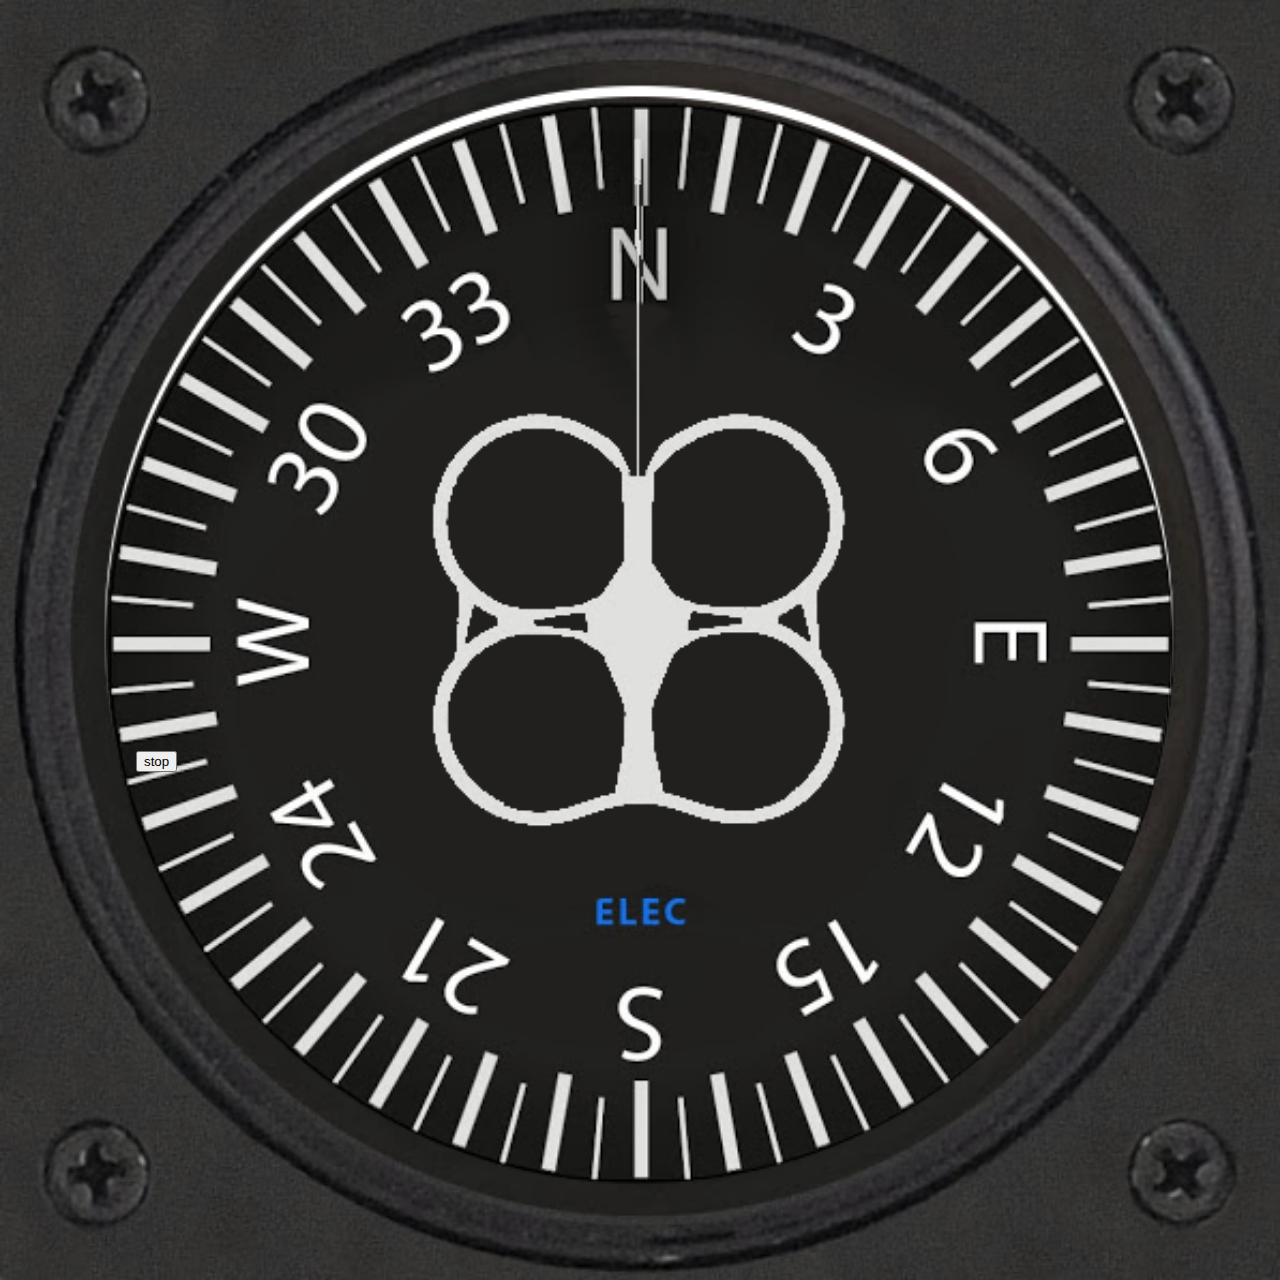
==== gauges/core/app/index.html @ e2d8dda3 "gauges implementation" ====
<!DOCTYPE html>
<html class="ui-mobile-rendering" xmlns="http://www.w3.org/1999/html">
    <head>
        <meta charset="utf-8"/>
        <title></title>

        <meta name="viewport" content="width=device-width, initial-scale=1, user-scalable=no">
        <meta name="apple-mobile-web-app-capable" content="yes" />

        <!-- The Scripts. All the js files and css stylesheets we are going to need -->
        <link type="text/css" rel="stylesheet" href="css/main.css">

        <!-- Keep in mind that the order of the scripts and stylesheets matters -->

        <script type="text/javascript" charset="utf-8" src="lib/fastclick.js"></script>
        <script type="text/javascript" charset="utf-8" src="lib/handlebars.js"></script>
        <script type="text/javascript" charset="utf-8" src="lib/underscore-min.js"></script>
        <script type="text/javascript" charset="utf-8" src="lib/jquery.js"></script>
        <script type="text/javascript" charset="utf-8" src="lib/jquery.json-2.3.min.js"></script>
        <script type="text/javascript" charset="utf-8" src="lib/backbone.js"></script>



        <!-- Platform -->
        <script type="text/javascript" charset="utf-8" src="../config.js"></script>
        <script type="text/javascript" charset="utf-8" src="../cordova.js"></script>

        <script type="text/javascript" charset="utf-8" src="js/language/en/language_en.js"></script>
        <script type="text/javascript" charset="utf-8" src="js/models.js"></script>
        <script type="text/javascript" charset="utf-8" src="js/view.js"></script>
        <script type="text/javascript" charset="utf-8" src="js/main.js"></script>

        <!-- HOME VIEW -->
        <script type="text/x-handlebars-template" id="firstpage">
           <div class="compassWrapper">
               <img class="gaugebg" src="asset/img/compassbg.png" alt="compassbg">
               <img class="compassrotator" src="asset/img/compassrotator.png" alt="compassrotator">
               <img class="centerstatic" src="asset/img/centerstatic.png" alt="centerstatic">

           </div>
           <button class="stop">stop</button>
        </script>



   </head>

    <body>

        <div id="container"></div>
    </body>

</html>
---- gauges/core/app/css/main.css ----
body{
    width: 100%;
}
.compassWrapper{

}
.gaugebg{
    position: absolute;
    top:0;
    left:0;
    width: 100%;
}
.compassrotator{
    position: absolute;
    top:0;
    left:0;
    width: 100%;
}
.compasscenter{
    position: absolute;
    top:0;
    left:0;
    width: 100%;
}
.centerstatic{
    position: absolute;
    top:0;
    left:0;
    width: 100%;
}

.stop{
    position: absolute;
    bottom: 0;
    margin: 10%;
}
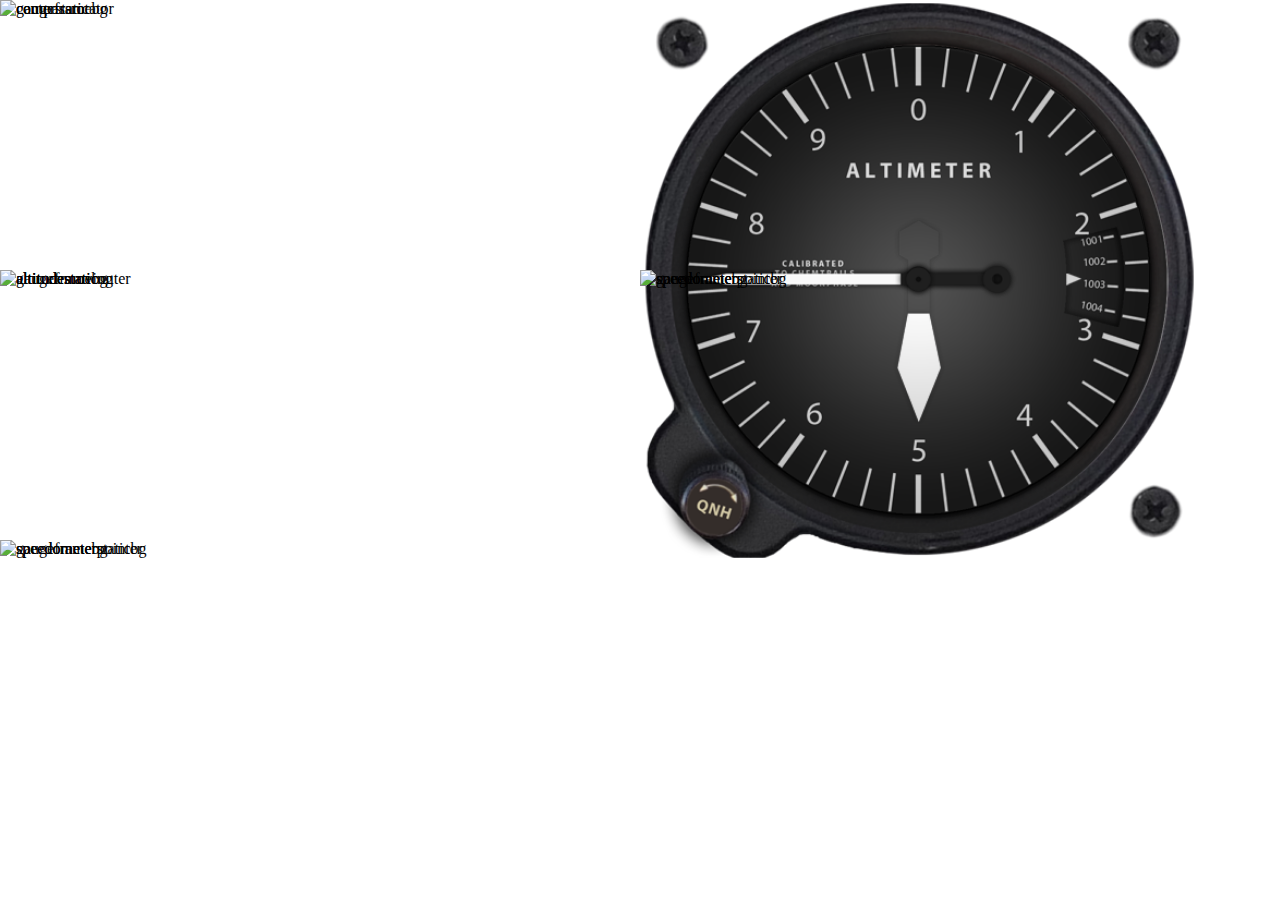
==== commit 7d06fefb: "moar gauges" ====
--- a/gauges/core/app/index.html
+++ b/gauges/core/app/index.html
@@ -32,13 +32,37 @@
 
         <!-- HOME VIEW -->
         <script type="text/x-handlebars-template" id="firstpage">
-           <div class="compassWrapper">
-               <img class="gaugebg" src="asset/img/compassbg.png" alt="compassbg">
-               <img class="compassrotator" src="asset/img/compassrotator.png" alt="compassrotator">
-               <img class="centerstatic" src="asset/img/centerstatic.png" alt="centerstatic">
+            <div class="compassWrapper">
+                <img class="gaugeframebg" src="asset/img/instrumentframe.png" alt="gaugeframebg">
+                <img class="compassrotator" src="asset/img/compass-dial.png" alt="compassrotator">
+                <img class="centerstatic" src="asset/img/compass-hand.png" alt="centerstatic">
+            </div>
 
-           </div>
-           <button class="stop">stop</button>
+            <div class="attitudeWrapper">
+                <img class="attitudemoving" src="asset/img/attitude-inner-dial.png" alt="altitudemoving">
+                <img class="gaugeframebg" src="asset/img/instrumentframe.png" alt="gaugeframebg">
+                <img class="attitudestaticouter" src="asset/img/attitude-outer-dial.png" alt="altitudestaticouter">
+                <img class="attitudestatic" src="asset/img/attitude-static-part.png" alt="altitudestatic">
+            </div>
+
+            <div class="speedometerWrapper">
+                <img class="gaugeframebg" src="asset/img/instrumentframe.png" alt="gaugeframebg">
+                <img class="speedometerstaticbg" src="asset/img/speedometer-dial.png" alt="speedometerstaticbg">
+                <img class="speedometerpointer" src="asset/img/speedometer-hand.png" alt="speedometerpointer">
+            </div>
+            <div class="altitudeWrapper">
+                <img class="gaugeframebg" src="asset/img/border.png" alt="gaugeframebg">
+                <img class="altitudedisk" src="asset/img/pressure-dial.png" alt="altitudedisk">
+                <img class="altitudetaticbg" src="asset/img/altimeter-dial.png" alt="altitudetaticbg">
+                <img class="altitudepointershort" src="asset/img/lower-hand.png" alt="altitudepointershort">
+                <img class="altitudepointerlong" src="asset/img/upper-hand.png" alt="altitudepointerlong">
+            </div>
+            <div class="varioWrapper">
+                <img class="gaugeframebg" src="asset/img/instrumentframe.png" alt="gaugeframebg">
+                <img class="variostaticbg" src="asset/img/speedometer-dial.png" alt="speedometerstaticbg">
+                <img class="variopointer" src="asset/img/speedometer-hand.png" alt="speedometerpointer">
+            </div>
+
         </script>
 
 
--- a/gauges/core/app/css/main.css
+++ b/gauges/core/app/css/main.css
@@ -1,36 +1,42 @@
 body{
     width: 100%;
-}
-.compassWrapper{
+    background-image:url(../asset/img/bg.jpg);
+    overflow: hidden;
 
-}
-.gaugebg{
-    position: absolute;
-    top:0;
-    left:0;
-    width: 100%;
-}
-.compassrotator{
-    position: absolute;
-    top:0;
-    left:0;
-    width: 100%;
-}
-.compasscenter{
-    position: absolute;
-    top:0;
-    left:0;
-    width: 100%;
-}
-.centerstatic{
-    position: absolute;
-    top:0;
-    left:0;
-    width: 100%;
 }
 
 .stop{
     position: absolute;
     bottom: 0;
     margin: 10%;
-}+}
+
+/*compass*/
+.gaugeframebg, .compassWrapper, .compassrotator, .compasscenter, .centerstatic, .attitudeWrapper, .attitudemoving,
+.attitudestaticouter, .attitudestatic, .speedometerWrapper, .speedometerstaticbg, .speedometerpointer,
+.altitudeWrapper,.altitudedisk, .altitudetaticbg, .altitudepointershort, .altitudepointerlong,
+.varioWrapper, .variostaticbg, .variopointer
+{
+    position: absolute;
+    top:0;
+    left:0;
+    width: 66%;
+}
+
+.compassWrapper{
+
+}
+.attitudeWrapper{
+    top:30%;
+}
+.speedometerWrapper{
+    top:60%;
+}
+.altitudeWrapper{
+
+    left:50%;
+}
+.varioWrapper{
+    top:30%;
+    left:50%;
+ }
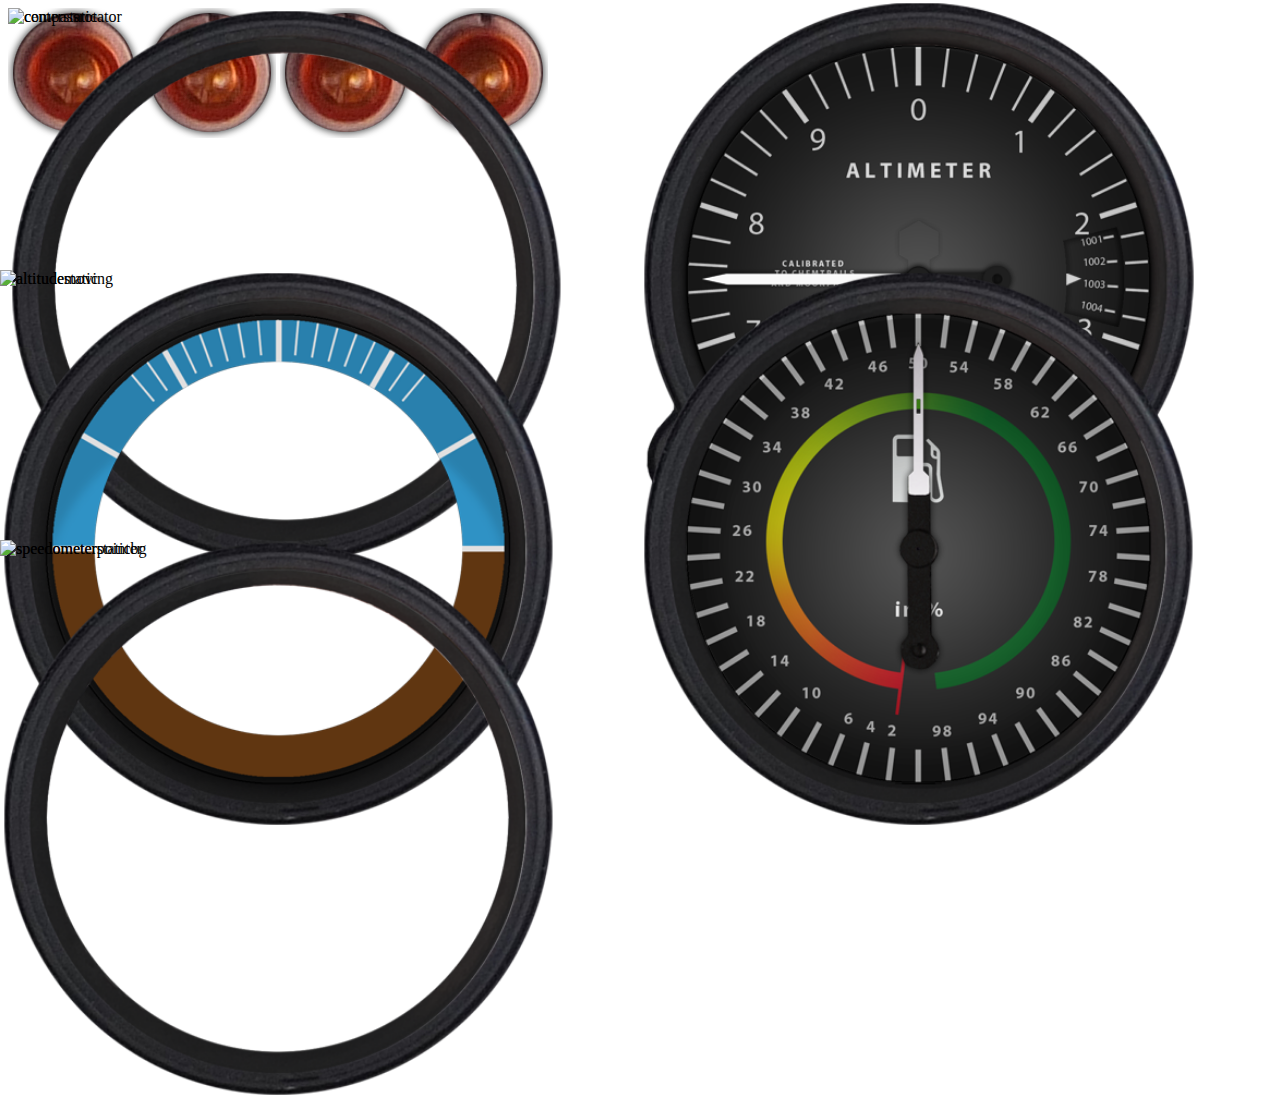
==== commit cc82d1f7: "mergefix" ====
--- a/gauges/core/app/index.html
+++ b/gauges/core/app/index.html
@@ -32,36 +32,45 @@
 
         <!-- HOME VIEW -->
         <script type="text/x-handlebars-template" id="firstpage">
+            <div class="upperpanelWrapper">
+              <img class="flystate" src="asset/img/off.png" alt="flystate">
+              <img class="navdata" src="asset/img/off.png" alt="navdata">
+              <img class="videothread" src="asset/img/off.png" alt="videothread">
+              <img class="comwatchdog" src="asset/img/off.png" alt="comwatchdog">
+            </div>
+            
+        
             <div class="compassWrapper">
-                <img class="gaugeframebg" src="asset/img/instrumentframe.png" alt="gaugeframebg">
+                <img class="gaugeframebg" src="asset/img/instrumentframe-without-screws.png" alt="gaugeframebg">
                 <img class="compassrotator" src="asset/img/compass-dial.png" alt="compassrotator">
                 <img class="centerstatic" src="asset/img/compass-hand.png" alt="centerstatic">
             </div>
 
             <div class="attitudeWrapper">
                 <img class="attitudemoving" src="asset/img/attitude-inner-dial.png" alt="altitudemoving">
-                <img class="gaugeframebg" src="asset/img/instrumentframe.png" alt="gaugeframebg">
+                <img class="gaugeframebg" src="asset/img/instrumentframe-without-screws.png" alt="gaugeframebg">
                 <img class="attitudestaticouter" src="asset/img/attitude-outer-dial.png" alt="altitudestaticouter">
                 <img class="attitudestatic" src="asset/img/attitude-static-part.png" alt="altitudestatic">
             </div>
 
             <div class="speedometerWrapper">
-                <img class="gaugeframebg" src="asset/img/instrumentframe.png" alt="gaugeframebg">
+                <img class="gaugeframebg" src="asset/img/instrumentframe-without-screws.png" alt="gaugeframebg">
                 <img class="speedometerstaticbg" src="asset/img/speedometer-dial.png" alt="speedometerstaticbg">
                 <img class="speedometerpointer" src="asset/img/speedometer-hand.png" alt="speedometerpointer">
             </div>
             <div class="altitudeWrapper">
-                <img class="gaugeframebg" src="asset/img/border.png" alt="gaugeframebg">
+                <img class="gaugeframebg" src="asset/img/instrumentframe-without-screws-qnh.png" alt="gaugeframebg">
                 <img class="altitudedisk" src="asset/img/pressure-dial.png" alt="altitudedisk">
                 <img class="altitudetaticbg" src="asset/img/altimeter-dial.png" alt="altitudetaticbg">
                 <img class="altitudepointershort" src="asset/img/lower-hand.png" alt="altitudepointershort">
                 <img class="altitudepointerlong" src="asset/img/upper-hand.png" alt="altitudepointerlong">
             </div>
-            <div class="varioWrapper">
-                <img class="gaugeframebg" src="asset/img/instrumentframe.png" alt="gaugeframebg">
-                <img class="variostaticbg" src="asset/img/speedometer-dial.png" alt="speedometerstaticbg">
-                <img class="variopointer" src="asset/img/speedometer-hand.png" alt="speedometerpointer">
+            <div class="batteryWrapper">
+                <img class="gaugeframebg" src="asset/img/instrumentframe-without-screws.png" alt="gaugeframebg">
+                <img class="batterystaticbg" src="asset/img/battery-dial.png" alt="speedometerstaticbg">
+                <img class="batterypointer" src="asset/img/battery-hand.png" alt="speedometerpointer">
             </div>
+            
 
         </script>
 
--- a/gauges/core/app/css/main.css
+++ b/gauges/core/app/css/main.css
@@ -5,17 +5,10 @@
 
 }
 
-.stop{
-    position: absolute;
-    bottom: 0;
-    margin: 10%;
-}
-
-/*compass*/
 .gaugeframebg, .compassWrapper, .compassrotator, .compasscenter, .centerstatic, .attitudeWrapper, .attitudemoving,
 .attitudestaticouter, .attitudestatic, .speedometerWrapper, .speedometerstaticbg, .speedometerpointer,
 .altitudeWrapper,.altitudedisk, .altitudetaticbg, .altitudepointershort, .altitudepointerlong,
-.varioWrapper, .variostaticbg, .variopointer
+.batteryWrapper, .batterystaticbg, .batterypointer
 {
     position: absolute;
     top:0;
@@ -23,8 +16,13 @@
     width: 66%;
 }
 
+.upperpanelWrapper{
+position: absolute;
+display: block;
+}
+
 .compassWrapper{
-
+position: relative;
 }
 .attitudeWrapper{
     top:30%;
@@ -36,7 +34,7 @@
 
     left:50%;
 }
-.varioWrapper{
+.batteryWrapper{
     top:30%;
     left:50%;
  }
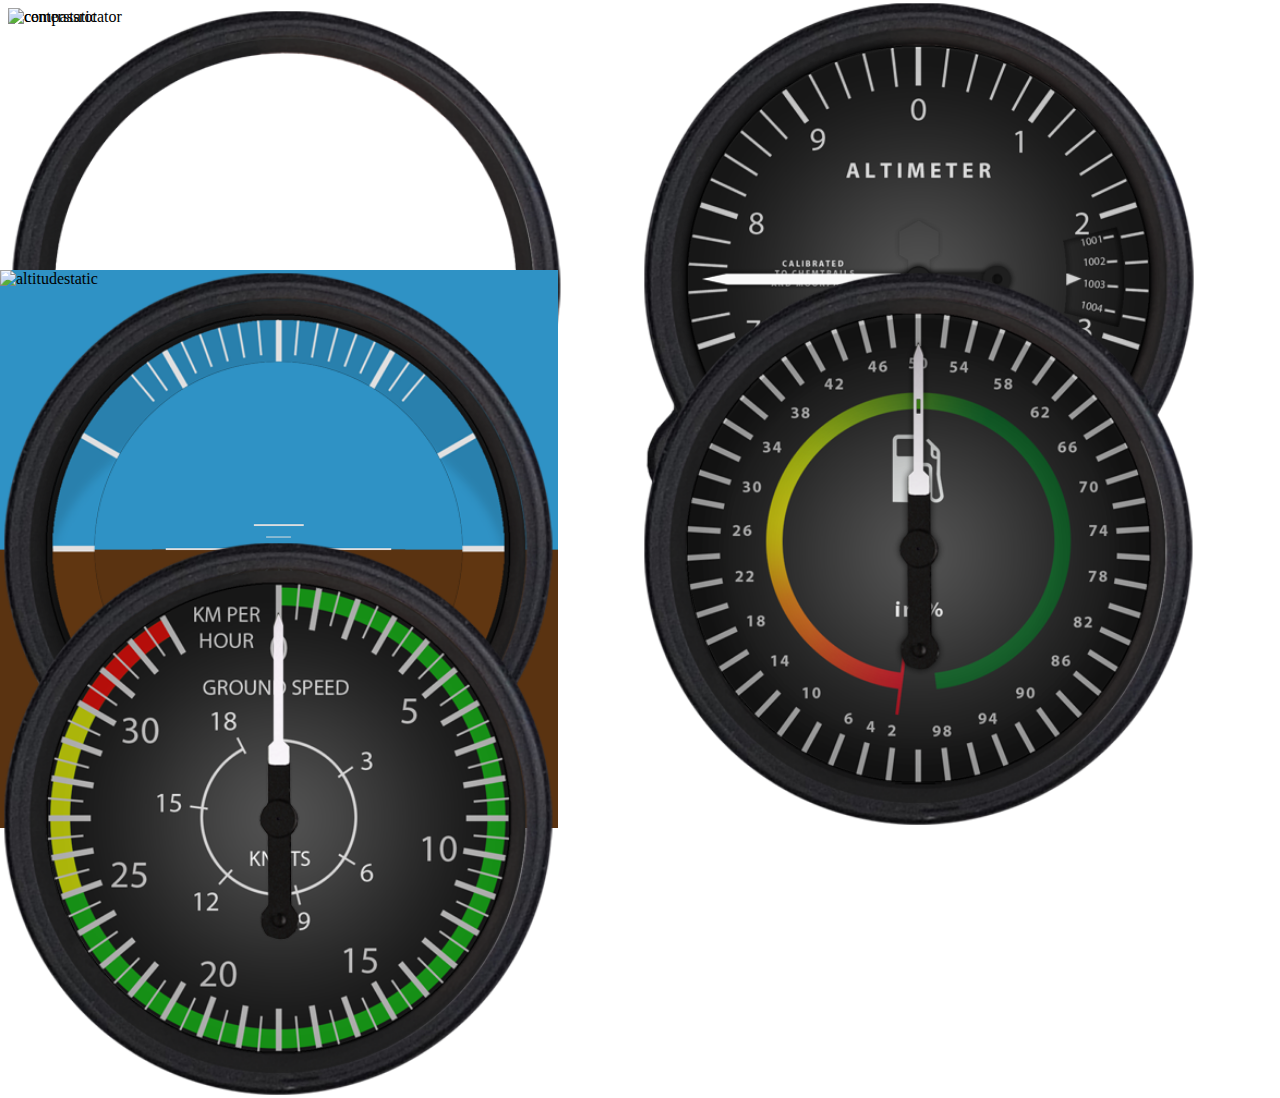
==== commit da3a599b: "path fixing" ====
--- a/gauges/core/app/index.html
+++ b/gauges/core/app/index.html
@@ -32,43 +32,37 @@
 
         <!-- HOME VIEW -->
         <script type="text/x-handlebars-template" id="firstpage">
-            <div class="upperpanelWrapper">
-              <img class="flystate" src="asset/img/off.png" alt="flystate">
-              <img class="navdata" src="asset/img/off.png" alt="navdata">
-              <img class="videothread" src="asset/img/off.png" alt="videothread">
-              <img class="comwatchdog" src="asset/img/off.png" alt="comwatchdog">
-            </div>
-            
+
         
             <div class="compassWrapper">
-                <img class="gaugeframebg" src="asset/img/instrumentframe-without-screws.png" alt="gaugeframebg">
-                <img class="compassrotator" src="asset/img/compass-dial.png" alt="compassrotator">
-                <img class="centerstatic" src="asset/img/compass-hand.png" alt="centerstatic">
+                <img class="gaugeframebg" src="asset/img/frame/instrumentframe-without-screws.png" alt="gaugeframebg">
+                <img class="compassrotator" src="asset/img/compass/compass-dial.png" alt="compassrotator">
+                <img class="centerstatic" src="asset/img/compass/compass-hand.png" alt="centerstatic">
             </div>
 
             <div class="attitudeWrapper">
-                <img class="attitudemoving" src="asset/img/attitude-inner-dial.png" alt="altitudemoving">
-                <img class="gaugeframebg" src="asset/img/instrumentframe-without-screws.png" alt="gaugeframebg">
-                <img class="attitudestaticouter" src="asset/img/attitude-outer-dial.png" alt="altitudestaticouter">
-                <img class="attitudestatic" src="asset/img/attitude-static-part.png" alt="altitudestatic">
+                <img class="attitudemoving" src="asset/img/attitude/attitude-inner-dial-big.png" alt="altitudemoving">
+                <img class="gaugeframebg" src="asset/img/frame/instrumentframe-without-screws.png" alt="gaugeframebg">
+                <img class="attitudestaticouter" src="asset/img/attitude/attitude-outer-dial.png" alt="altitudestaticouter">
+                <img class="attitudestatic" src="asset/img/attitude/static-parts_with_shadow.png" alt="altitudestatic">
             </div>
 
             <div class="speedometerWrapper">
-                <img class="gaugeframebg" src="asset/img/instrumentframe-without-screws.png" alt="gaugeframebg">
-                <img class="speedometerstaticbg" src="asset/img/speedometer-dial.png" alt="speedometerstaticbg">
-                <img class="speedometerpointer" src="asset/img/speedometer-hand.png" alt="speedometerpointer">
+                <img class="gaugeframebg" src="asset/img/frame/instrumentframe-without-screws.png" alt="gaugeframebg">
+                <img class="speedometerstaticbg" src="asset/img/speedmeter/dial.png" alt="speedometerstaticbg">
+                <img class="speedometerpointer" src="asset/img/speedmeter/hand.png" alt="speedometerpointer">
             </div>
             <div class="altitudeWrapper">
-                <img class="gaugeframebg" src="asset/img/instrumentframe-without-screws-qnh.png" alt="gaugeframebg">
-                <img class="altitudedisk" src="asset/img/pressure-dial.png" alt="altitudedisk">
-                <img class="altitudetaticbg" src="asset/img/altimeter-dial.png" alt="altitudetaticbg">
-                <img class="altitudepointershort" src="asset/img/lower-hand.png" alt="altitudepointershort">
-                <img class="altitudepointerlong" src="asset/img/upper-hand.png" alt="altitudepointerlong">
+                <img class="gaugeframebg" src="asset/img/frame/instrumentframe-without-screws-qnh.png" alt="gaugeframebg">
+                <img class="altitudedisk" src="asset/img/altimeter/pressure-dial.png" alt="altitudedisk">
+                <img class="altitudetaticbg" src="asset/img/altimeter/altimeter-dial.png" alt="altitudetaticbg">
+                <img class="altitudepointershort" src="asset/img/altimeter/lower-hand.png" alt="altitudepointershort">
+                <img class="altitudepointerlong" src="asset/img/altimeter/upper-hand.png" alt="altitudepointerlong">
             </div>
             <div class="batteryWrapper">
-                <img class="gaugeframebg" src="asset/img/instrumentframe-without-screws.png" alt="gaugeframebg">
-                <img class="batterystaticbg" src="asset/img/battery-dial.png" alt="speedometerstaticbg">
-                <img class="batterypointer" src="asset/img/battery-hand.png" alt="speedometerpointer">
+                <img class="gaugeframebg" src="asset/img/frame/instrumentframe-without-screws.png" alt="gaugeframebg">
+                <img class="batterystaticbg" src="asset/img/battery/dial.png" alt="speedometerstaticbg">
+                <img class="batterypointer" src="asset/img/battery/hand.png" alt="speedometerpointer">
             </div>
             
 
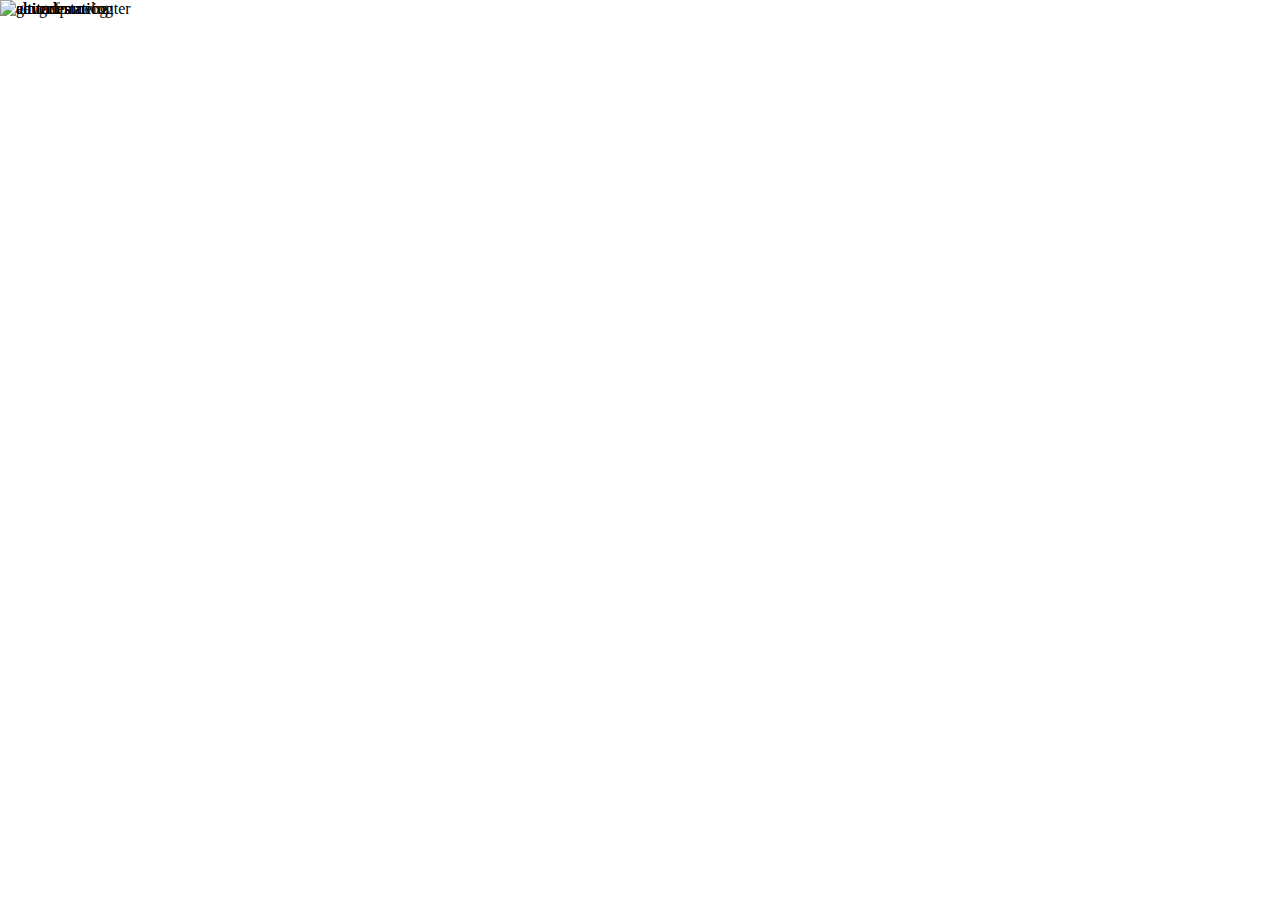
==== commit 3a312dbc: "img size" ====
--- a/gauges/core/app/index.html
+++ b/gauges/core/app/index.html
@@ -8,7 +8,7 @@
         <meta name="apple-mobile-web-app-capable" content="yes" />
 
         <!-- The Scripts. All the js files and css stylesheets we are going to need -->
-        <link type="text/css" rel="stylesheet" href="css/main.css">
+       <!-- <link type="text/css" rel="stylesheet" href="css/main.css">-->
 
         <!-- Keep in mind that the order of the scripts and stylesheets matters -->
 
@@ -29,25 +29,73 @@
         <script type="text/javascript" charset="utf-8" src="js/models.js"></script>
         <script type="text/javascript" charset="utf-8" src="js/view.js"></script>
         <script type="text/javascript" charset="utf-8" src="js/main.js"></script>
+        <style>
+            body{
 
+
+            }
+            .attitudeWrapper{
+                width: 300px;
+                height: 300px;
+                background-image:url(https://raw.github.com/cannonerd/flowDrone/master/gauges/core/app/asset/img/bg.jpg);
+                overflow: hidden;
+            }
+            .attitudemoving{
+                position: absolute;
+                top:0;
+                left:0;
+                width: 100%;
+                height: auto;
+            }
+            .coverup{
+                position: absolute;
+                top:0;
+                left:0;
+                width: 100%;
+            }
+            .gaugeframebg {
+                position: absolute;
+                top:0;
+                left:0;
+                width: 100%;
+            }
+            .attitudestaticouter {
+                position: absolute;
+                top:0;
+                left:0;
+                width: 100%;
+            }
+            .attitudestatic {
+                position: absolute;
+                top:0;
+                left:0;
+                width: 100%;
+            }
+
+        </style>
         <!-- HOME VIEW -->
         <script type="text/x-handlebars-template" id="firstpage">
 
-        
+<!--
+
             <div class="compassWrapper">
                 <img class="gaugeframebg" src="asset/img/frame/instrumentframe-without-screws.png" alt="gaugeframebg">
                 <img class="compassrotator" src="asset/img/compass/compass-dial.png" alt="compassrotator">
                 <img class="centerstatic" src="asset/img/compass/compass-hand.png" alt="centerstatic">
             </div>
+-->
+
+
 
             <div class="attitudeWrapper">
-                <img class="attitudemoving" src="asset/img/attitude/attitude-inner-dial-big.png" alt="altitudemoving">
-                <img class="gaugeframebg" src="asset/img/frame/instrumentframe-without-screws.png" alt="gaugeframebg">
-                <img class="attitudestaticouter" src="asset/img/attitude/attitude-outer-dial.png" alt="altitudestaticouter">
-                <img class="attitudestatic" src="asset/img/attitude/static-parts_with_shadow.png" alt="altitudestatic">
+                <img class="attitudemoving" src="https://raw.github.com/cannonerd/flowDrone/master/gauges/core/app/asset/img/attitude/attitude-inner-dial-big.png" alt="altitudemoving">
+                <img class="coverup" src="https://raw.github.com/cannonerd/flowDrone/master/gauges/core/app/asset/img/attitude/coverup.png" alt="coverup">
+                <img class="gaugeframebg" src="https://raw.github.com/cannonerd/flowDrone/master/gauges/core/app/asset/img/attitude/instrumentframe-without-screws.png" alt="gaugeframebg">
+                <img class="attitudestaticouter" src="https://raw.github.com/cannonerd/flowDrone/master/gauges/core/app/asset/img/attitude/attitude-outer-dial.png" alt="altitudestaticouter">
+                <img class="attitudestatic" src="https://raw.github.com/cannonerd/flowDrone/master/gauges/core/app/asset/img/attitude/static-parts_with_shadow.png" alt="altitudestatic">
             </div>
 
-            <div class="speedometerWrapper">
+          <!--  <div class="speedometerWrapper">
                 <img class="gaugeframebg" src="asset/img/frame/instrumentframe-without-screws.png" alt="gaugeframebg">
                 <img class="speedometerstaticbg" src="asset/img/speedmeter/dial.png" alt="speedometerstaticbg">
                 <img class="speedometerpointer" src="asset/img/speedmeter/hand.png" alt="speedometerpointer">
@@ -64,7 +112,7 @@
                 <img class="batterystaticbg" src="asset/img/battery/dial.png" alt="speedometerstaticbg">
                 <img class="batterypointer" src="asset/img/battery/hand.png" alt="speedometerpointer">
             </div>
-            
+            -->
 
         </script>
 
